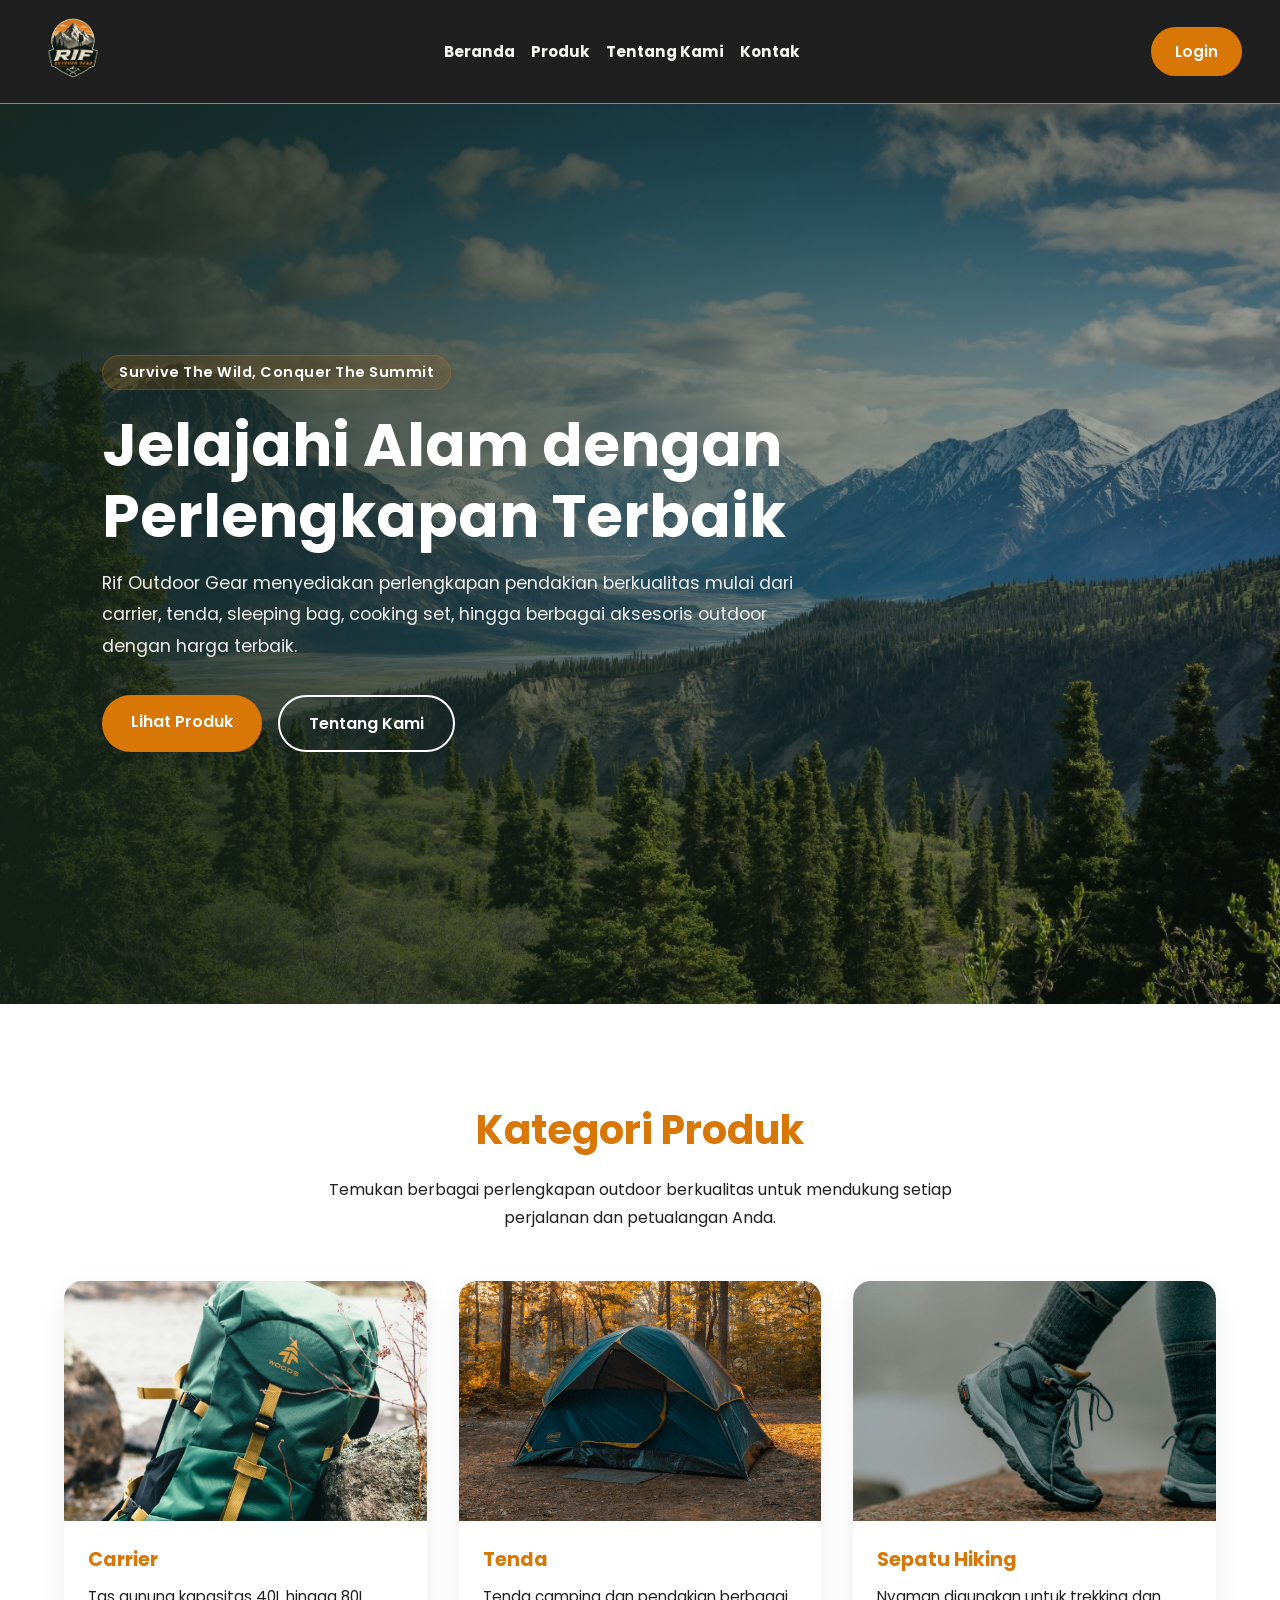
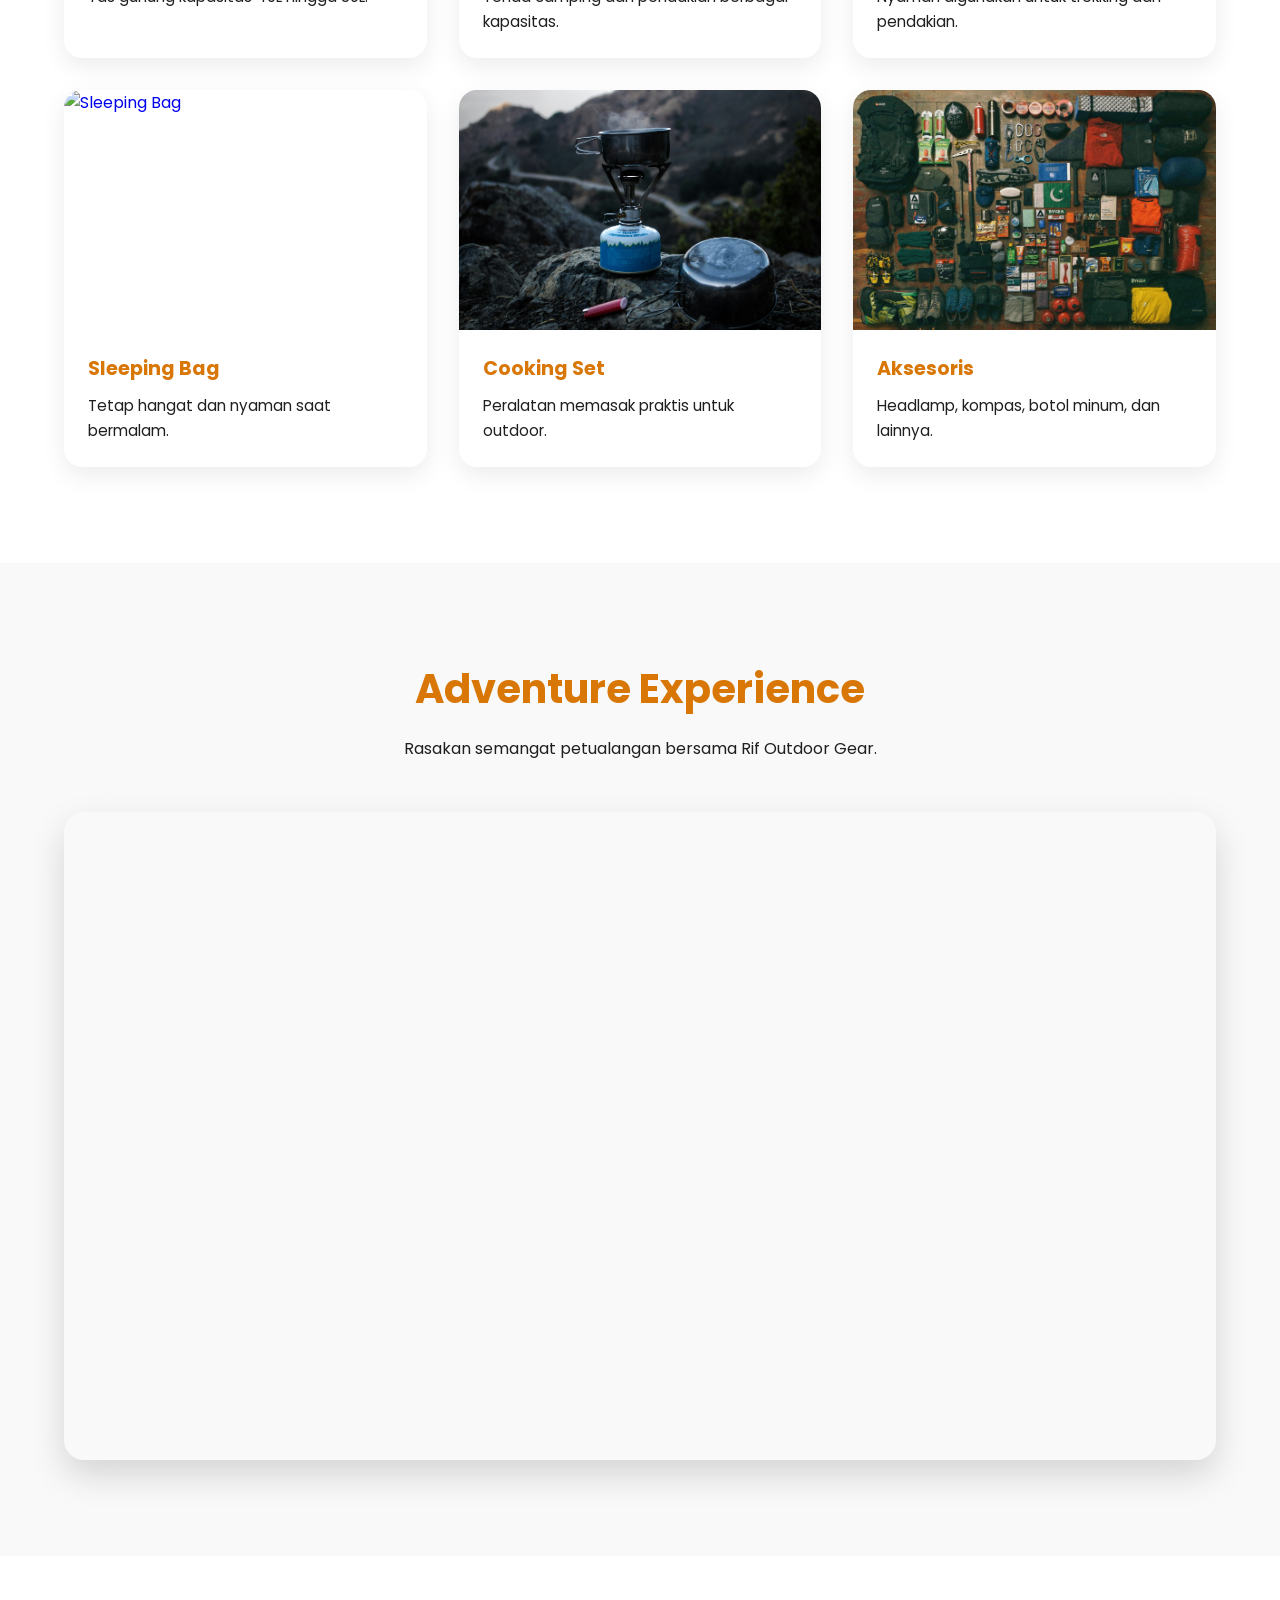
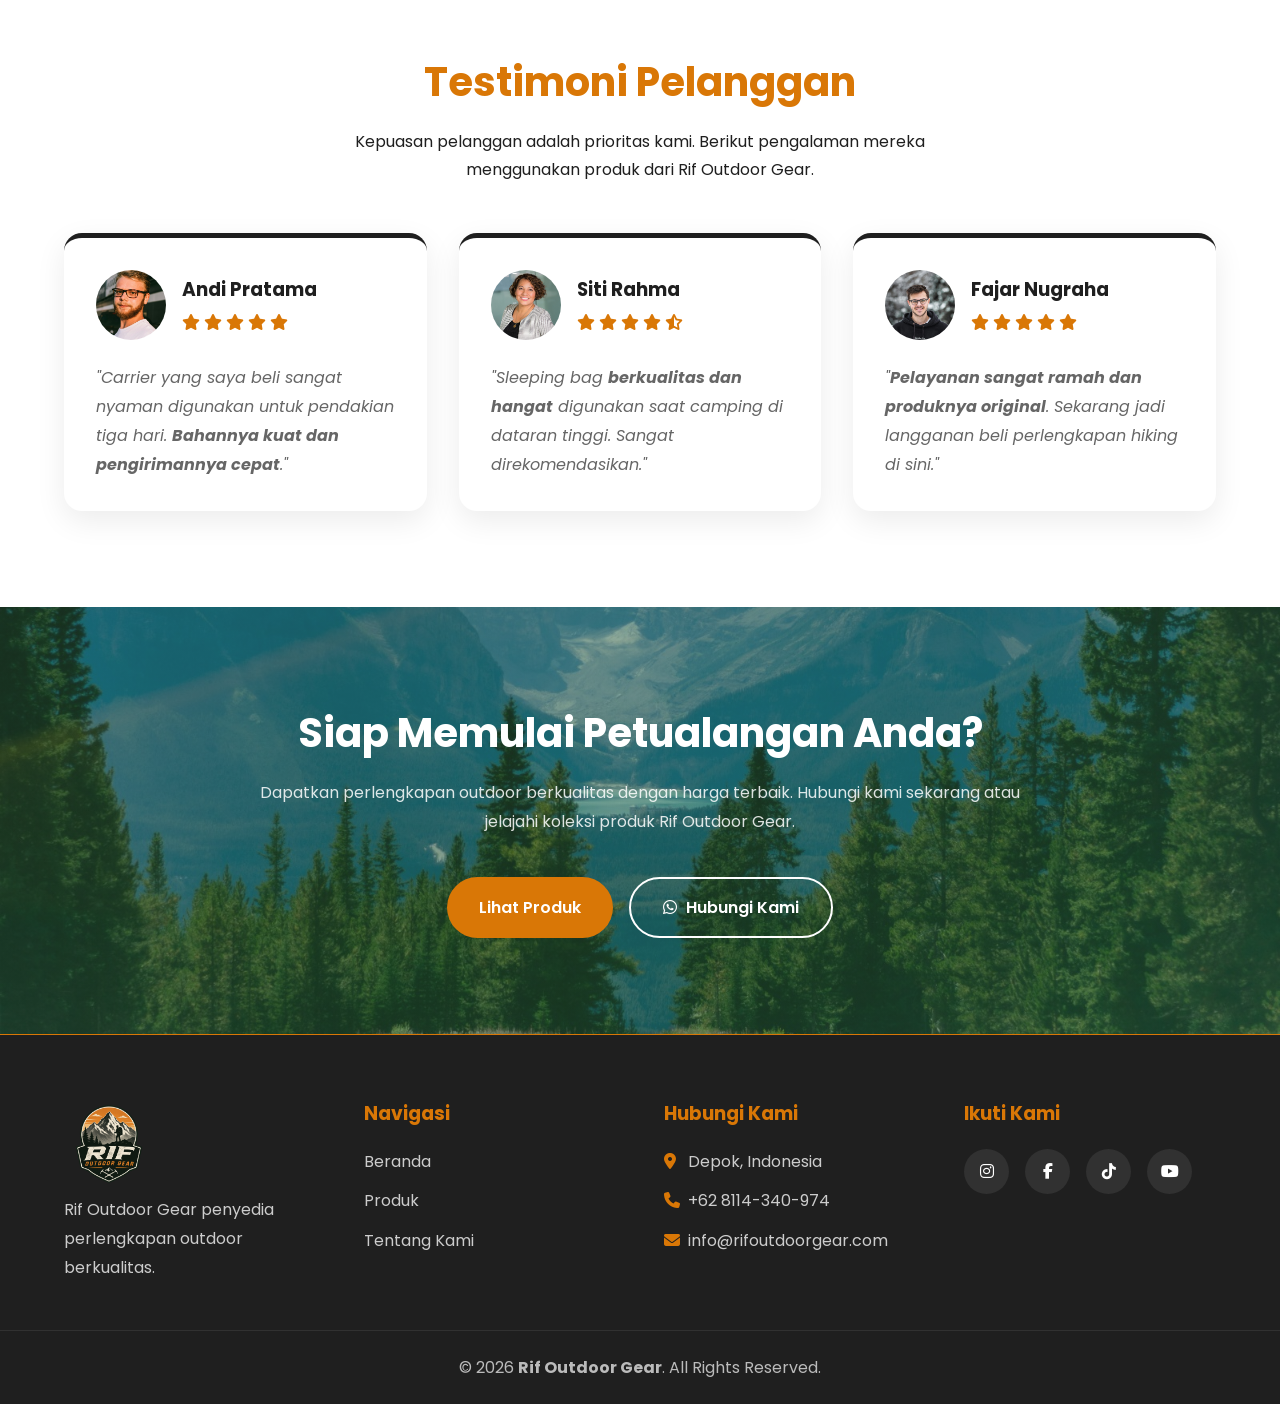
==== index.html @ 2e6eb82d "Add files via upload" ====
<!doctype html>
<html lang="en">
  <head>
    <meta charset="UTF-8" />
    <meta name="viewport" content="width=device-width, initial-scale=1.0" />
    <title>Beranda | Rif Outdoor Gear</title>
    <!-- Logo Website -->
    <link rel="icon" type="image/x-icon" href="assets/img/logo.png" />
    <!-- My CSS -->
    <link rel="stylesheet" href="assets/css/style.css" />
    <!-- Google Fonts : Poppins -->
    <link rel="preconnect" href="https://fonts.googleapis.com" />
    <link rel="preconnect" href="https://fonts.gstatic.com" crossorigin />
    <link
      href="https://fonts.googleapis.com/css2?family=Poppins:ital,wght@0,100;0,200;0,300;0,400;0,500;0,600;0,700;0,800;0,900;1,100;1,200;1,300;1,400;1,500;1,600;1,700;1,800;1,900&display=swap"
      rel="stylesheet"
    />
    <!-- Font Awesome -->
    <link
      rel="stylesheet"
      href="https://cdnjs.cloudflare.com/ajax/libs/font-awesome/6.7.2/css/all.min.css"
    />
  </head>
  <body>
    <!-- Navbar Start -->
    <header>
      <nav class="navbar-container">
        <div class="navbar-logo">
          <a href="index.html"
            ><img src="assets/img/logo.png" alt="Logo Rif Outdoor Gear"
          /></a>
        </div>
        <div class="navbar-menu">
          <div class="navbar-links">
            <ul>
              <li><a href="index.html">Beranda</a></li>
              <li><a href="produk.html">Produk</a></li>
              <li><a href="tentang.html">Tentang Kami</a></li>
              <li><a href="#kontak">Kontak</a></li>
              <li>
                <button class="btn-daftar active">
                  <a href="login.html">Login</a>
                </button>
              </li>
            </ul>
          </div>
        </div>
        <div class="navbar-extra">
          <button class="btn-daftar"><a href="login.html">Login</a></button>
          <button id="hamburger-menu">
            <i class="fa-solid fa-bars"></i>
          </button>
        </div>
      </nav>
    </header>
    <!-- Navbar End -->

    <!-- Hero Start -->
    <section class="hero">
      <div class="hero-overlay"></div>
      <div class="hero-content">
        <span class="hero-subtitle">Survive The Wild, Conquer The Summit</span>
        <h1>
          Jelajahi Alam dengan
          <span>Perlengkapan Terbaik</span>
        </h1>
        <p>
          Rif Outdoor Gear menyediakan perlengkapan pendakian berkualitas mulai
          dari carrier, tenda, sleeping bag, cooking set, hingga berbagai
          aksesoris outdoor dengan harga terbaik.
        </p>
        <div class="hero-button">
          <a href="produk.html" class="btn-primary">Lihat Produk</a>
          <a href="tentang.html" class="btn-secondary">Tentang Kami</a>
        </div>
      </div>
    </section>

    <!-- Kategori Produk Start -->
    <section class="kategori" id="kategori">
      <div class="section-title">
        <h2>Kategori Produk</h2>
        <p>
          Temukan berbagai perlengkapan outdoor berkualitas untuk mendukung
          setiap perjalanan dan petualangan Anda.
        </p>
      </div>

      <div class="kategori-container">
        <a href="produk.html" class="kategori-card">
          <div class="kategori-image">
            <img src="assets/img/kategori/carrier.jpg" alt="Carrier" />
            <div class="kategori-overlay">
              <span>Lihat Produk</span>
            </div>
          </div>

          <div class="kategori-content">
            <h3>Carrier</h3>
            <p>Tas gunung kapasitas 40L hingga 80L.</p>
          </div>
        </a>

        <a href="produk.html" class="kategori-card">
          <div class="kategori-image">
            <img src="assets/img/kategori/tenda.jpg" alt="Tenda" />
            <div class="kategori-overlay">
              <span>Lihat Produk</span>
            </div>
          </div>

          <div class="kategori-content">
            <h3>Tenda</h3>
            <p>Tenda camping dan pendakian berbagai kapasitas.</p>
          </div>
        </a>

        <a href="produk.html" class="kategori-card">
          <div class="kategori-image">
            <img src="assets/img/kategori/sepatu.jpg" alt="Sepatu Hiking" />
            <div class="kategori-overlay">
              <span>Lihat Produk</span>
            </div>
          </div>

          <div class="kategori-content">
            <h3>Sepatu Hiking</h3>
            <p>Nyaman digunakan untuk trekking dan pendakian.</p>
          </div>
        </a>

        <a href="produk.html" class="kategori-card">
          <div class="kategori-image">
            <img
              src="assets/img/kategori/sleeping-bag1.jpg"
              alt="Sleeping Bag"
            />
            <div class="kategori-overlay">
              <span>Lihat Produk</span>
            </div>
          </div>

          <div class="kategori-content">
            <h3>Sleeping Bag</h3>
            <p>Tetap hangat dan nyaman saat bermalam.</p>
          </div>
        </a>

        <a href="produk.html" class="kategori-card">
          <div class="kategori-image">
            <img src="assets/img/kategori/cooking-set.jpg" alt="Cooking Set" />
            <div class="kategori-overlay">
              <span>Lihat Produk</span>
            </div>
          </div>

          <div class="kategori-content">
            <h3>Cooking Set</h3>
            <p>Peralatan memasak praktis untuk outdoor.</p>
          </div>
        </a>

        <a href="produk.html" class="kategori-card">
          <div class="kategori-image">
            <img src="assets/img/kategori/aksesoris.jpg" alt="Aksesoris" />
            <div class="kategori-overlay">
              <span>Lihat Produk</span>
            </div>
          </div>

          <div class="kategori-content">
            <h3>Aksesoris</h3>
            <p>Headlamp, kompas, botol minum, dan lainnya.</p>
          </div>
        </a>
      </div>
    </section>
    <!-- Kategori Produk End -->

    <!-- Video Start -->
    <section class="adventure-video">
      <div class="section-title">
        <h2>Adventure Experience</h2>
        <p>Rasakan semangat petualangan bersama Rif Outdoor Gear.</p>
      </div>
      <div class="video-container">
        <video autoplay muted loop playsinline>
          <source src="assets/video/footage-hiking.mp4" type="video/mp4" />
          Browser Anda tidak mendukung video.
        </video>
      </div>
    </section>
    <!-- Video End -->

    <!-- Testimoni Start -->
    <section class="testimoni" id="testimoni">
      <div class="section-title">
        <h2>Testimoni Pelanggan</h2>
        <p>
          Kepuasan pelanggan adalah prioritas kami. Berikut pengalaman mereka
          menggunakan produk dari Rif Outdoor Gear.
        </p>
      </div>

      <div class="testimoni-container">
        <div class="testimoni-card">
          <div class="testimoni-header">
            <img src="assets/img/testimoni/user1.jpg" alt="Andi Pratama" />

            <div class="testimoni-info">
              <h3>Andi Pratama</h3>

              <div class="rating">
                <i class="fa-solid fa-star"></i>
                <i class="fa-solid fa-star"></i>
                <i class="fa-solid fa-star"></i>
                <i class="fa-solid fa-star"></i>
                <i class="fa-solid fa-star"></i>
              </div>
            </div>
          </div>

          <p>
            <i
              >"Carrier yang saya beli sangat nyaman digunakan untuk pendakian
              tiga hari. <b>Bahannya kuat dan pengirimannya cepat</b>."</i
            >
          </p>
        </div>

        <div class="testimoni-card">
          <div class="testimoni-header">
            <img src="assets/img/testimoni/user3.jpg" alt="Siti Rahma" />

            <div class="testimoni-info">
              <h3>Siti Rahma</h3>

              <div class="rating">
                <i class="fa-solid fa-star"></i>
                <i class="fa-solid fa-star"></i>
                <i class="fa-solid fa-star"></i>
                <i class="fa-solid fa-star"></i>
                <i class="fa-solid fa-star-half-stroke"></i>
              </div>
            </div>
          </div>

          <p>
            <i>
              "Sleeping bag <b>berkualitas dan hangat</b> digunakan saat camping
              di dataran tinggi. Sangat direkomendasikan."</i
            >
          </p>
        </div>

        <div class="testimoni-card">
          <div class="testimoni-header">
            <img src="assets/img/testimoni/user2.jpg" alt="Fajar Nugraha" />

            <div class="testimoni-info">
              <h3>Fajar Nugraha</h3>

              <div class="rating">
                <i class="fa-solid fa-star"></i>
                <i class="fa-solid fa-star"></i>
                <i class="fa-solid fa-star"></i>
                <i class="fa-solid fa-star"></i>
                <i class="fa-solid fa-star"></i>
              </div>
            </div>
          </div>

          <p>
            <i
              >"<b>Pelayanan sangat ramah dan produknya original</b>. Sekarang
              jadi langganan beli perlengkapan hiking di sini."</i
            >
          </p>
        </div>
      </div>
    </section>
    <!-- Testimoni End -->

    <!-- CTA Start -->
    <section class="cta" id="kontak">
      <div class="cta-content">
        <h2>Siap Memulai Petualangan Anda?</h2>

        <p>
          Dapatkan perlengkapan outdoor berkualitas dengan harga terbaik.
          Hubungi kami sekarang atau jelajahi koleksi produk Rif Outdoor Gear.
        </p>

        <div class="cta-button">
          <a href="produk.html" class="btn-produk"> Lihat Produk </a>

          <a
            href="https://wa.me/+628114340974"
            class="btn-whatsapp"
            target="_blank"
          >
            <i class="fa-brands fa-whatsapp"></i>
            Hubungi Kami
          </a>
        </div>
      </div>
    </section>
    <!-- CTA End -->

    <!-- Hero End -->

    <!-- Footer Start -->
    <footer class="footer">
      <div class="footer-container">
        <!-- Tentang -->
        <div class="footer-column">
          <img
            src="assets/img/logo.png"
            alt="Rif Outdoor Gear"
            class="footer-logo"
          />

          <p>Rif Outdoor Gear penyedia perlengkapan outdoor berkualitas.</p>
        </div>

        <!-- Navigasi -->
        <div class="footer-column">
          <h3>Navigasi</h3>

          <ul>
            <li><a href="index.html">Beranda</a></li>
            <li><a href="produk.html">Produk</a></li>
            <li><a href="tentang.html">Tentang Kami</a></li>
          </ul>
        </div>

        <!-- Kontak -->
        <div class="footer-column">
          <h3>Hubungi Kami</h3>

          <ul>
            <li><i class="fa-solid fa-location-dot"></i> Depok, Indonesia</li>
            <li><i class="fa-solid fa-phone"></i> +62 8114-340-974</li>
            <li>
              <i class="fa-solid fa-envelope"></i> info@rifoutdoorgear.com
            </li>
          </ul>
        </div>

        <!-- Sosial Media -->
        <div class="footer-column">
          <h3>Ikuti Kami</h3>

          <div class="footer-social">
            <a href="https://www.instagram.com/riefatnur13/">
              <i class="fa-brands fa-instagram"></i>
            </a>

            <a href="https://www.facebook.com/riefatnur.febrian.7">
              <i class="fa-brands fa-facebook-f"></i>
            </a>

            <a href="https://www.tiktok.com/@riefatinaray">
              <i class="fa-brands fa-tiktok"></i>
            </a>

            <a href="#">
              <i class="fa-brands fa-youtube"></i>
            </a>
          </div>
        </div>
      </div>

      <div class="footer-bottom">
        <p>© 2026 <strong>Rif Outdoor Gear</strong>. All Rights Reserved.</p>
      </div>
    </footer>
    <!-- Footer End -->

    <!-- Script Javascript -->
    <script src="assets/js/script.js"></script>
  </body>
</html>
---- assets/css/style.css ----
:root {
  --primary-color: #d97706;
  --secondary-color: #1f1f1f;
  --background-color: #f5f5f2;
  --shadow-header: 0 4px 20px rgba(0, 0, 0, 0.12);
}

* {
  margin: 0;
  padding: 0;
  box-sizing: border-box;
  text-decoration: none;
  list-style-type: none;
  font-family: "Poppins", sans-serif;
}

html {
  scroll-behavior: smooth;
}

/* Navbar Styles */
.navbar-container {
  position: sticky;
  top: 0;
  z-index: 999;
  display: flex;
  justify-content: space-between;
  align-items: center;
  padding: 0.8rem 3%;
  background: #1f1f1f;
  border-bottom: 1px solid var(--primary-color);
}

.navbar-logo img {
  width: 70px;
}

.navbar-links ul {
  display: flex;
  gap: 1rem;
}

.navbar-links ul li a {
  color: var(--background-color);
  font-weight: bold;
  font-size: 0.95rem;
}

.navbar-links a:hover {
  color: var(--primary-color);
  transition: 0.3s;
}

.navbar-extra .btn-daftar,
.navbar-links .btn-daftar {
  border: none;
  outline: none;
  background: var(--primary-color);
  color: #ffffff;
  padding: 0.8rem 1.5rem;
  border-radius: 50px;
  font-weight: 600;
  cursor: pointer;
  transition: 0.3s;
  font-size: 0.95rem;
  -webkit-border-radius: 50px;
  -moz-border-radius: 50px;
  -ms-border-radius: 50px;
  -o-border-radius: 50px;
}

.navbar-extra .btn-daftar a,
.navbar-links .btn-daftar a {
  color: #ffffff;
}

.navbar-extra .btn-daftar:hover,
.navbar-links .btn-daftar:hover {
  background: #b85f00;
  transform: translateY(-2px);
  box-shadow: 0 8px 15px rgba(217, 119, 6, 0.35);
}

.navbar-links .btn-daftar {
  display: none;
}

#hamburger-menu {
  display: none;
  background: transparent;
  border: none;
  cursor: pointer;
  color: white;
  font-size: 1.6rem;
}

/* Hero Styles */
.hero {
  position: relative;
  display: flex;
  align-items: center;
  min-height: 100vh;
  padding: 0 8%;
  background-image: url("../img/hero.jpg");
  background-size: cover;
  background-position: center;
  background-repeat: no-repeat;
}

.hero-overlay {
  position: absolute;
  inset: 0;
  background: linear-gradient(
    to right,
    rgba(20, 35, 24, 0.88),
    rgba(20, 35, 24, 0.55),
    rgba(20, 35, 24, 0.35)
  );
}

.hero-content {
  position: relative;
  max-width: 700px;
  color: white;
  z-index: 2;
}

.hero-subtitle {
  display: inline-block;
  background: rgba(217, 119, 6, 0.15);
  color: var(--accent-color);
  border: 1px solid rgba(217, 119, 6, 0.3);
  padding: 0.4rem 1rem;
  border-radius: 30px;
  font-size: 0.9rem;
  margin-bottom: 1.2rem;
  font-weight: 600;
  letter-spacing: 0.5px;
}

.hero h1 {
  font-size: 3.7rem;
  line-height: 1.2;
  margin-bottom: 1rem;
}

.hero h1 span {
  color: var(--accent-color);
}

.hero p {
  font-size: 1.1rem;
  line-height: 1.8;
  margin-bottom: 2rem;
  color: #ececec;
}

.hero-button {
  display: flex;
  gap: 1rem;
  flex-wrap: wrap;
}

.btn-primary,
.btn-secondary {
  padding: 0.9rem 1.8rem;
  border-radius: 50px;
  font-weight: 600;
  transition: 0.3s;
}

.btn-primary {
  background: var(--primary-color);
  color: white;
}

.btn-primary:hover {
  background: #b86200;
  transform: translateY(-3px);
}

.btn-secondary {
  border: 2px solid white;
  color: white;
}

.btn-secondary:hover {
  background: white;
  color: var(--primary-color);
}

/* Kategori Produk Styles */
.kategori {
  padding: 6rem 5%;
  background: #ffffff;
}

.section-title {
  text-align: center;
  margin-bottom: 3rem;
}

.section-title h2 {
  font-size: 2.5rem;
  color: var(--primary-color);
  margin-bottom: 1rem;
}

.section-title p {
  max-width: 650px;
  margin: auto;
  color: var(--secondary-color);
  line-height: 1.8;
}

.kategori-container {
  display: grid;
  grid-template-columns: repeat(auto-fit, minmax(300px, 1fr));
  gap: 2rem;
}

.kategori-card {
  background: #fff;
  border-radius: 18px;
  overflow: hidden;
  box-shadow: 0 8px 25px rgba(0, 0, 0, 0.08);
  transition: 0.35s ease;
  text-decoration: none;
}

.kategori-card:hover {
  transform: translateY(-10px);
  box-shadow: 0 18px 35px rgba(0, 0, 0, 0.15);
}

.kategori-image {
  position: relative;
  overflow: hidden;
}

.kategori-image img {
  width: 100%;
  height: 240px;
  object-fit: cover;
  display: block;
  transition: 0.5s;
}

.kategori-card:hover .kategori-image img {
  transform: scale(1.08);
}

.kategori-overlay {
  position: absolute;
  inset: 0;
  background: rgba(46, 94, 59, 0.75);
  display: flex;
  justify-content: center;
  align-items: center;
  opacity: 0;
  transition: 0.35s;
}

.kategori-card:hover .kategori-overlay {
  opacity: 1;
}

.kategori-overlay span {
  background: var(--primary-color);
  color: white;
  padding: 0.8rem 1.4rem;
  border-radius: 50px;
  font-weight: 600;
}

.kategori-content {
  padding: 1.5rem;
}

.kategori-content h3 {
  color: var(--primary-color);
  margin-bottom: 0.7rem;
  font-size: 1.2rem;
}

.kategori-content p {
  color: var(--secondary-color);
  line-height: 1.6;
  font-size: 0.95rem;
}

/* Adventure Video Styles */
.adventure-video {
  padding: 6rem 5%;
  background: #f9f9f9;
}

.video-container {
  width: 100%;
  max-width: 1200px;
  aspect-ratio: 16 / 9;
  margin: 0 auto;
  overflow: hidden;
  border-radius: 20px;
  box-shadow: 0 15px 35px rgba(0, 0, 0, 0.15);
}

.video-container video {
  width: 100%;
  height: 100%;
  object-fit: cover;
  display: block;
}

/* Testimoni Styles */
.testimoni {
  padding: 6rem 5%;
  background: #fff;
}

.testimoni-container {
  display: grid;
  grid-template-columns: repeat(auto-fit, minmax(320px, 1fr));
  gap: 2rem;
}

.testimoni-card {
  background: #ffffff;
  border-radius: 18px;
  padding: 2rem;
  box-shadow: 0 10px 30px rgba(0, 0, 0, 0.08);
  transition: 0.3s;
  border-top: 5px solid var(--secondary-color);
}

.testimoni-card:hover {
  transform: translateY(-8px);
  box-shadow: 0 20px 40px rgba(0, 0, 0, 0.12);
}

.testimoni-header {
  display: flex;
  align-items: center;
  gap: 1rem;
  margin-bottom: 1.5rem;
}

.testimoni-header img {
  width: 70px;
  height: 70px;
  object-fit: cover;
  border-radius: 50%;
}

.testimoni-info h3 {
  color: var(--secondary-color);
  margin-bottom: 0.4rem;
}

.rating {
  color: var(--primary-color);
}

.testimoni-card p {
  color: #666;
  line-height: 1.8;
}

/* CTA Styles */
.cta {
  padding: 6rem 5%;
  background:
    linear-gradient(rgba(46, 94, 59, 0.5), rgba(46, 94, 59, 0.5)),
    url("../img/cta-background.jpg") center/cover no-repeat;
}

.cta-content {
  max-width: 800px;
  margin: auto;
  text-align: center;
}

.cta-content h2 {
  color: #fff;
  font-size: 2.5rem;
  margin-bottom: 1rem;
}

.cta-content p {
  color: rgba(255, 255, 255, 0.85);
  line-height: 1.8;
  margin-bottom: 2.5rem;
}

.cta-button {
  display: flex;
  justify-content: center;
  gap: 1rem;
  flex-wrap: wrap;
}

.btn-produk,
.btn-whatsapp {
  display: inline-flex;
  align-items: center;
  gap: 0.6rem;
  padding: 1rem 2rem;
  border-radius: 50px;
  font-weight: 600;
  transition: 0.3s;
}

.btn-produk {
  background: var(--primary-color);
  color: #fff;
}

.btn-produk:hover {
  transform: translateY(-4px);
}

.btn-whatsapp {
  border: 2px solid #fff;
  color: #fff;
}

.btn-whatsapp:hover {
  background: #fff;
  color: var(--primary-color);
  transform: translateY(-4px);
}

/* Footer Styles */
.footer {
  background: #1f1f1f;
  border-top: 1px solid var(--primary-color);
  color: #fff;
  padding-top: 4rem;
}

.footer-container {
  width: 90%;
  max-width: 1200px;
  margin: auto;
  display: grid;
  grid-template-columns: repeat(auto-fit, minmax(230px, 1fr));
  gap: 3rem;
  padding-bottom: 3rem;
}

.footer-logo {
  width: 90px;
}

.footer-column h3 {
  margin-bottom: 1.3rem;
  color: var(--primary-color);
}

.footer-column p {
  color: #ccc;
  line-height: 1.8;
}

.footer-column ul {
  display: flex;
  flex-direction: column;
  gap: 0.9rem;
}

.footer-column ul li {
  color: #ccc;
}

.footer-column ul li a {
  color: #ccc;
  transition: 0.3s;
}

.footer-column ul li a:hover {
  color: var(--primary-color);
}

.footer-column ul li i {
  color: var(--primary-color);
  width: 20px;
}

.footer-social {
  display: flex;
  gap: 1rem;
}

.footer-social a {
  width: 45px;
  height: 45px;

  display: flex;
  justify-content: center;
  align-items: center;
  border-radius: 50%;
  background: rgba(255, 255, 255, 0.08);
  color: white;
  transition: 0.3s;
}

.footer-social a:hover {
  background: var(--primary-color);
  transform: translateY(-4px);
}

.footer-bottom {
  border-top: 1px solid rgba(255, 255, 255, 0.08);
  text-align: center;
  padding: 1.5rem;
  color: #bbb;
}

/* Responsive Design */
@media (max-width: 768px) {
  #hamburger-menu {
    display: block;
    margin-right: 1rem;
  }

  .navbar-extra {
    display: flex;
    align-items: center;
    gap: 1rem;
  }

  .navbar-extra .btn-daftar {
    display: none;
  }

  .navbar-links .btn-daftar {
    display: block;
    width: 100%;
  }

  .navbar-links {
    position: fixed;
    top: 0;
    right: -100%;
    width: 260px;
    height: 100vh;
    background: var(--secondary-color);
    transition: 0.4s ease;
    box-shadow: 0 0 20px rgba(0, 0, 0, 0.15);
  }

  .navbar-links.active {
    right: 0;
  }

  .navbar-links ul {
    flex-direction: column;
    padding: 2rem;
    gap: 2rem;
  }

  .navbar-links ul li a {
    color: var(--background-color);
    font-size: 1rem;
  }

  .hero {
    text-align: center;
    justify-content: center;
  }

  .hero h1 {
    font-size: 2.6rem;
  }

  .hero p {
    font-size: 1rem;
  }

  .hero-button {
    justify-content: center;
  }

  .kategori {
    padding: 5rem 1.5rem;
  }

  .section-title h2 {
    font-size: 2rem;
  }

  .kategori-container {
    grid-template-columns: 1fr;
  }

  .kategori-image img {
    height: 220px;
  }

  .cta {
    padding: 5rem 1.5rem;
  }

  .cta-content h2 {
    font-size: 2rem;
  }

  .cta-button {
    flex-direction: column;
  }

  .btn-produk,
  .btn-whatsapp {
    justify-content: center;
    width: 100%;
  }

  .footer {
    text-align: center;
  }

  .footer-logo {
    margin: 0 auto 1rem;
  }

  .footer-social {
    justify-content: center;
  }
}
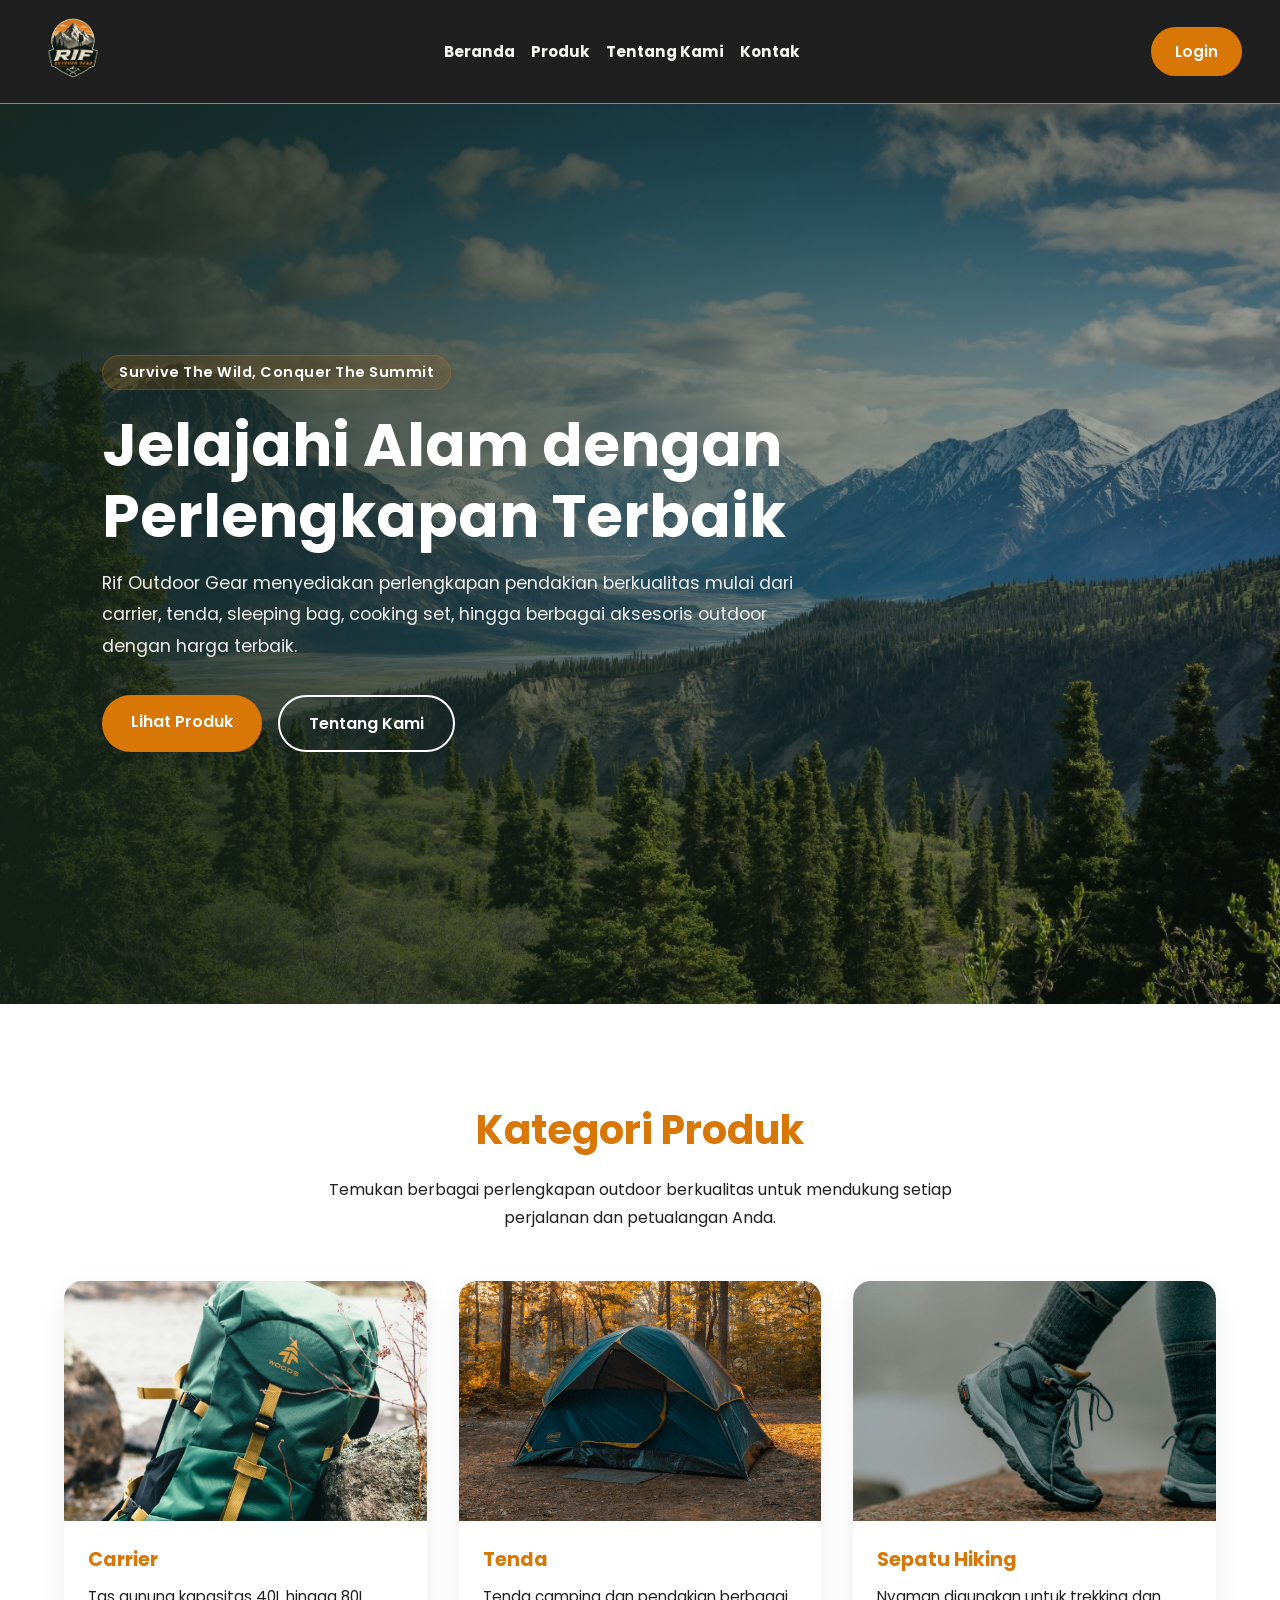
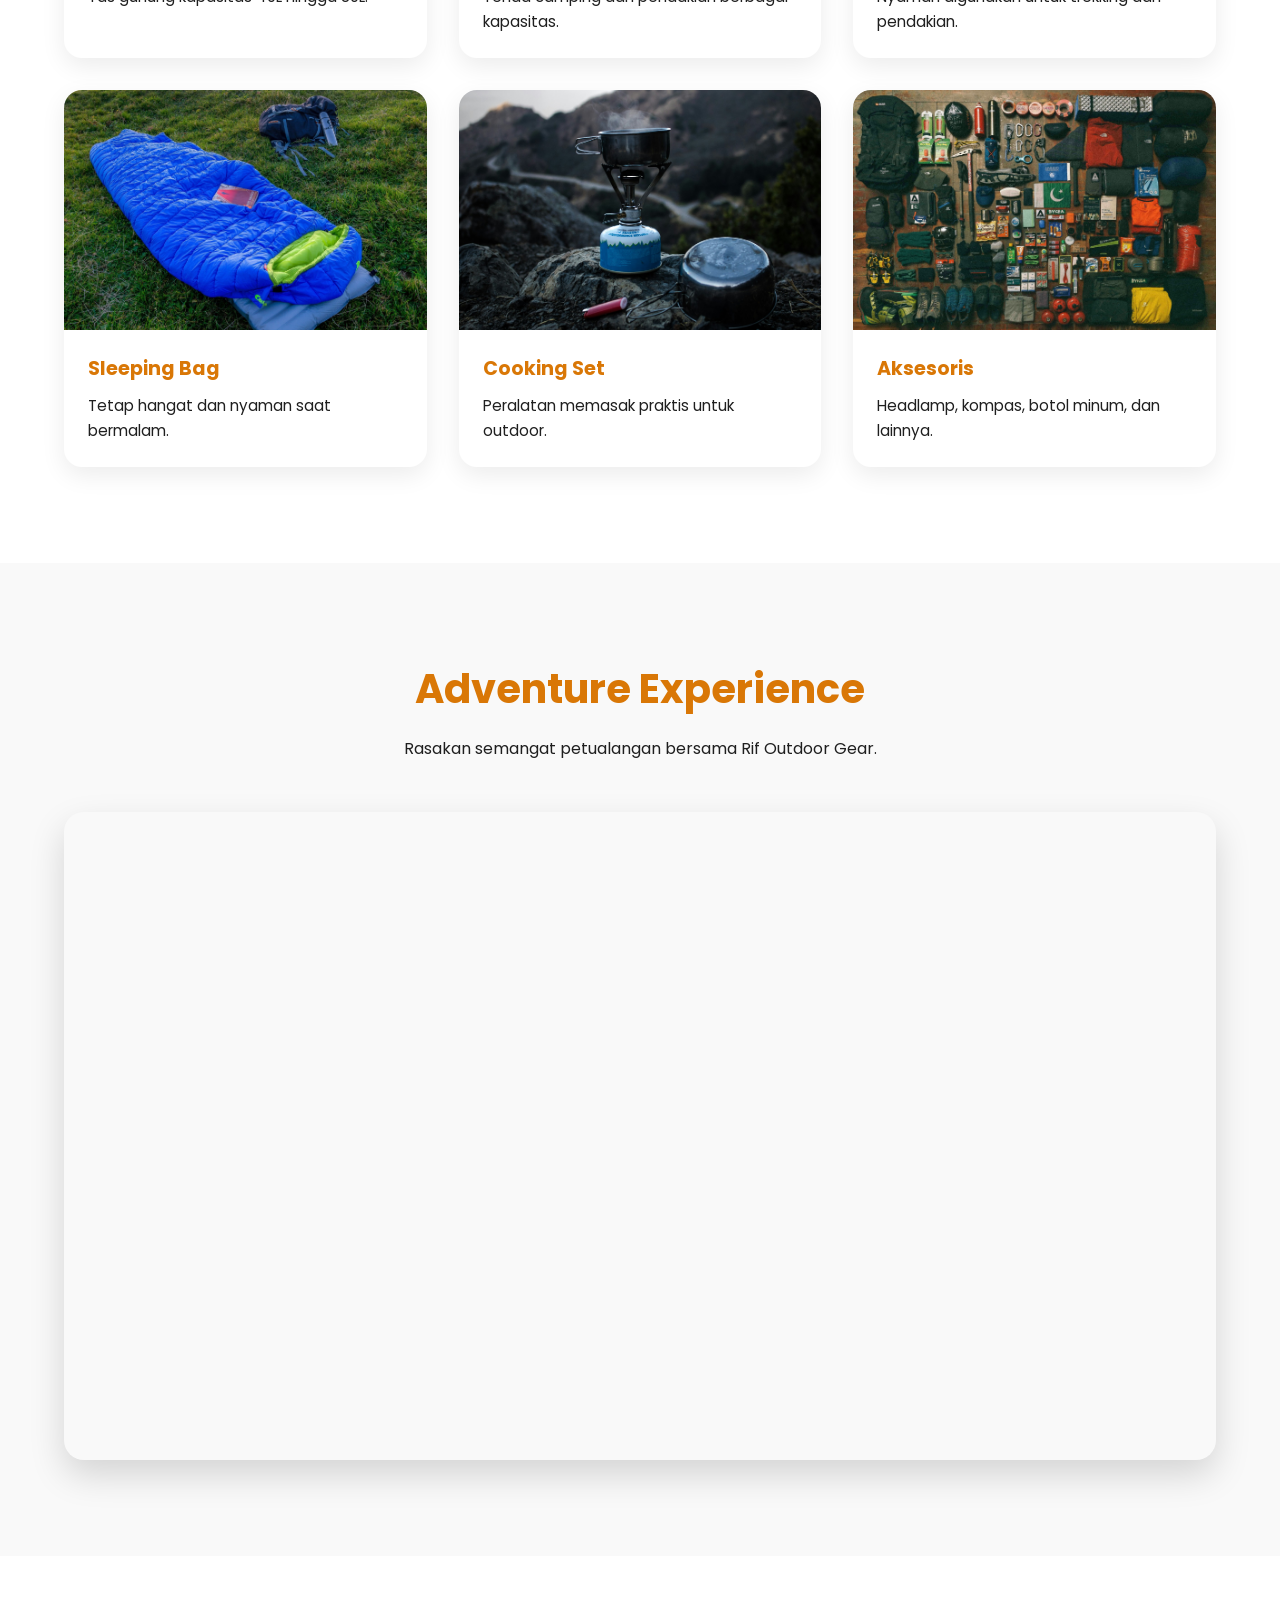
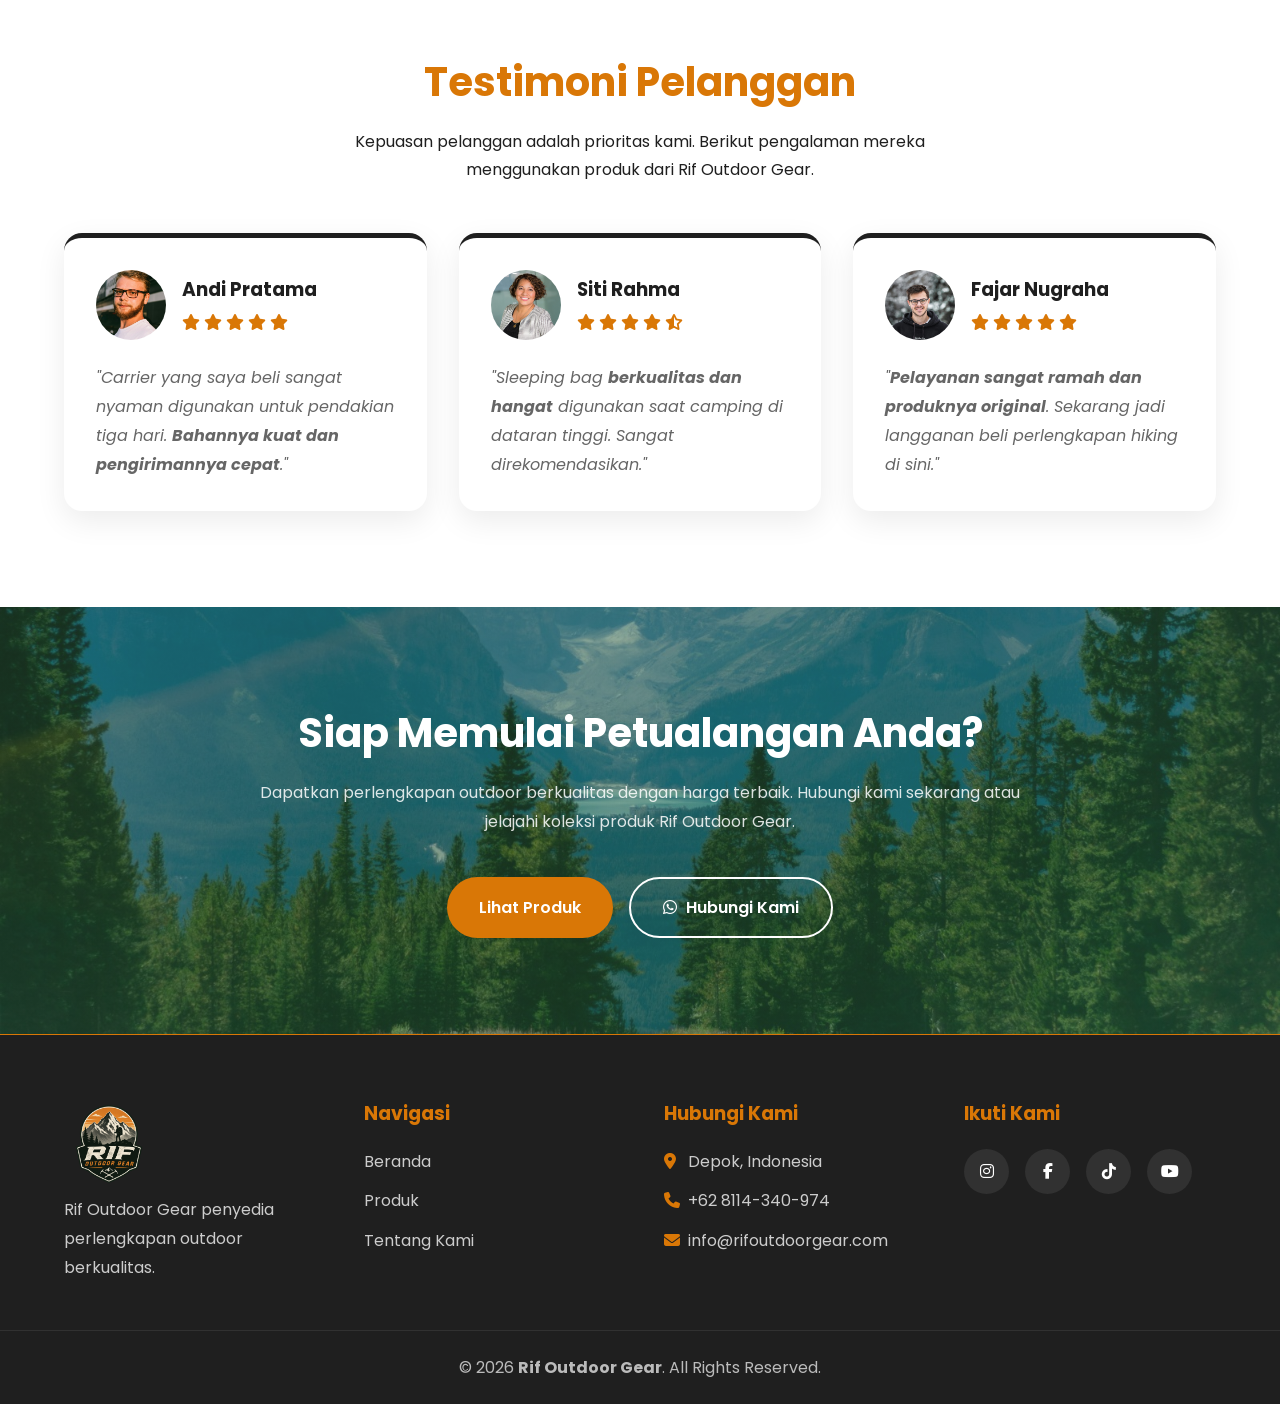
==== commit 881f578e: "Update index.html" ====
--- a/index.html
+++ b/index.html
@@ -132,7 +132,7 @@
         <a href="produk.html" class="kategori-card">
           <div class="kategori-image">
             <img
-              src="assets/img/kategori/sleeping-bag1.jpg"
+              src="assets/img/kategori/sleeping-bag.jpg"
               alt="Sleeping Bag"
             />
             <div class="kategori-overlay">
